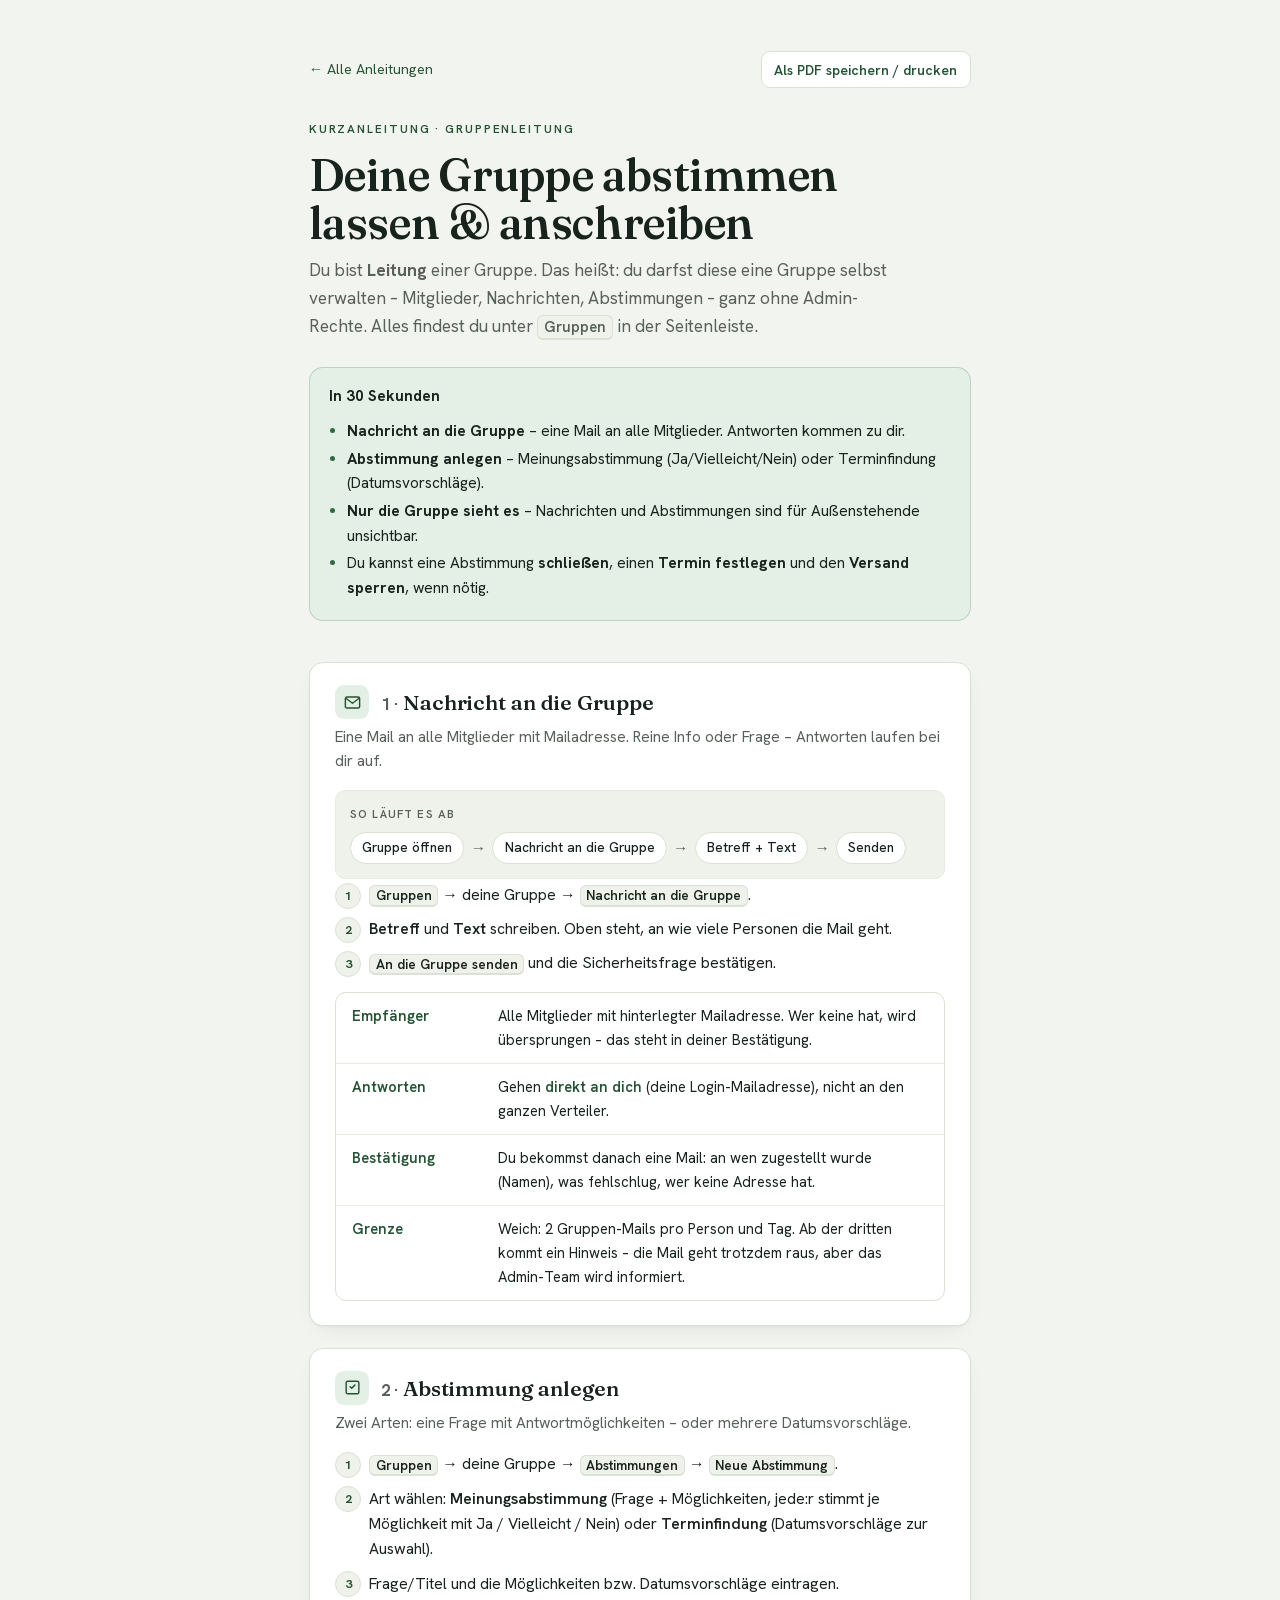
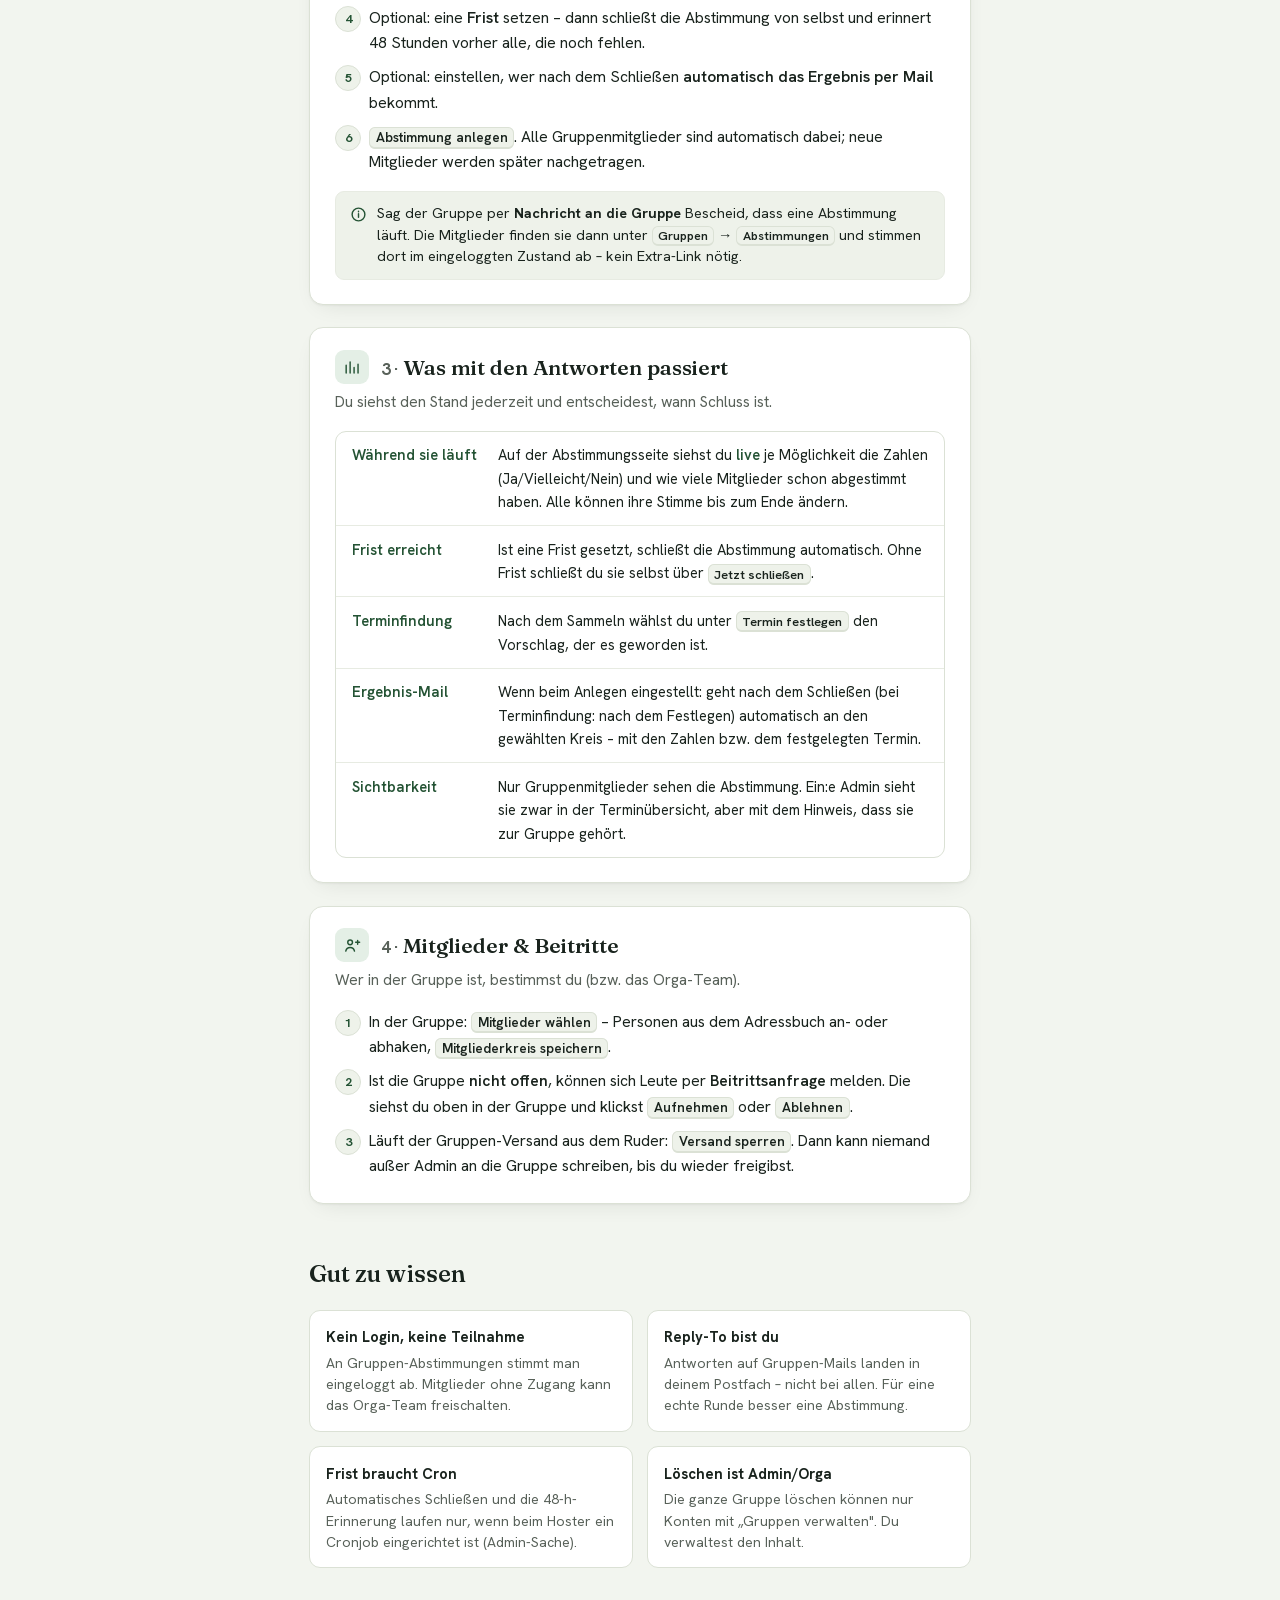
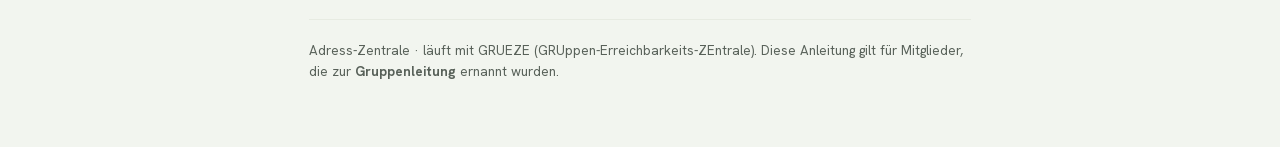
==== public/hilfe/gruppenleitung.html @ 648892a3 "Hilfe-Anleitungen (Orga + Gruppenleitung) als Seiten + PDF; GRUEZE-Name geklärt (v1.8.0) - public/hi" ====
<!doctype html>
<html lang="de">
<head>
<meta charset="utf-8">
<meta name="viewport" content="width=device-width, initial-scale=1">
<meta name="robots" content="noindex, nofollow">
<title>Anleitung für Gruppenleitungen · Adress-Zentrale</title>
<meta name="description" content="Kurz und visuell: als Gruppenleitung Abstimmungen anlegen, Nachrichten an die Gruppe senden – und was danach mit den Antworten passiert.">
<style>
  @import url("../assets/css/fonts.css");

  :root {
    --bg: #f2f5ef; --surface: #ffffff; --surface-sunken: #eef2ea;
    --ink: #19231d; --muted: #586159; --border: #dbe1d5; --hairline: #e7ebe2;
    --primary: #2e6b41; --primary-strong: #245334; --primary-soft: #e4efe6;
    --warn: #9a4a26; --warn-soft: #f6e9e1;
    --shadow: 0 1px 2px rgba(25,35,29,.04), 0 8px 24px -12px rgba(25,35,29,.14);
    --radius: 14px;
    --font-display: "Fraunces", "Iowan Old Style", Georgia, serif;
    --font-body: "Hanken Grotesk", -apple-system, BlinkMacSystemFont, "Segoe UI", sans-serif;
  }
  @media (prefers-color-scheme: dark) {
    :root:not([data-theme="light"]) {
      --bg: #10140f; --surface: #171c15; --surface-sunken: #1e241b;
      --ink: #e9ede6; --muted: #a2aa9f; --border: #2f362d; --hairline: #262d23;
      --primary: #6bbf7e; --primary-strong: #82cf93; --primary-soft: #1d2a1e;
      --warn: #d68a5c; --warn-soft: #2a201a;
      --shadow: 0 1px 2px rgba(0,0,0,.3), 0 10px 30px -14px rgba(0,0,0,.6);
    }
  }
  * { box-sizing: border-box; }
  body {
    margin: 0; background: var(--bg); color: var(--ink);
    font-family: var(--font-body); font-size: 17px; line-height: 1.62; -webkit-font-smoothing: antialiased;
  }
  .wrap { max-width: 720px; margin: 0 auto; padding: clamp(1.4rem, 4vw, 3.4rem) clamp(1.1rem, 4vw, 1.8rem) 4rem; }

  .topbar { display: flex; flex-wrap: wrap; gap: .6rem; align-items: center; justify-content: space-between; margin-bottom: 2rem; }
  .backlink { font-size: .9rem; color: var(--primary-strong); text-decoration: none; }
  .backlink:hover { text-decoration: underline; }
  .printbtn {
    font: inherit; font-size: .86rem; font-weight: 600; background: var(--surface);
    color: var(--primary-strong); border: 1px solid var(--border); border-radius: 9px;
    padding: .4rem .8rem; cursor: pointer;
  }
  .printbtn:hover { background: var(--primary-soft); }

  .eyebrow { font-size: .74rem; font-weight: 600; letter-spacing: .16em; text-transform: uppercase; color: var(--primary-strong); margin: 0 0 .7rem; }
  h1 {
    font-family: var(--font-display); font-optical-sizing: auto; font-weight: 560;
    font-size: clamp(2rem, 6vw, 2.8rem); line-height: 1.08; letter-spacing: -.01em;
    text-wrap: balance; margin: 0 0 .6rem;
  }
  .lede { font-size: 1.08rem; color: var(--muted); max-width: 60ch; margin: 0 0 1.6rem; }

  .quick {
    background: var(--primary-soft); border: 1px solid color-mix(in srgb, var(--primary) 22%, transparent);
    border-radius: var(--radius); padding: 1.05rem 1.2rem; display: grid; gap: .5rem; margin-bottom: 2.6rem;
  }
  .quick h2 { font-size: .95rem; margin: 0; font-family: var(--font-body); font-weight: 700; }
  .quick ul { margin: 0; padding-left: 1.1rem; font-size: .96rem; }
  .quick li { margin: .15rem 0; }
  .quick li::marker { color: var(--primary); }

  .tasks { display: grid; gap: 1.4rem; counter-reset: task; }
  .task {
    background: var(--surface); border: 1px solid var(--border); border-radius: var(--radius);
    box-shadow: var(--shadow); padding: 1.35rem clamp(1.1rem, 4vw, 1.6rem) 1.5rem;
  }
  .task-head { display: flex; align-items: center; gap: .7rem; margin-bottom: .15rem; }
  .task-ic { width: 34px; height: 34px; flex: none; display: grid; place-items: center; border-radius: 9px; background: var(--primary-soft); color: var(--primary-strong); }
  .task-ic svg { width: 19px; height: 19px; }
  .task h2 {
    font-family: var(--font-display); font-optical-sizing: auto; font-weight: 560;
    font-size: 1.32rem; line-height: 1.15; margin: 0; text-wrap: balance;
  }
  .task h2::before {
    counter-increment: task; content: counter(task) " · ";
    color: var(--muted); font-family: var(--font-body); font-weight: 700; font-size: .8em;
  }
  .goal { color: var(--muted); font-size: .96rem; margin: .35rem 0 1rem; }
  ol.steps { margin: 0; padding: 0; list-style: none; counter-reset: step; display: grid; gap: .55rem; }
  ol.steps > li { position: relative; padding-left: 2.1rem; font-size: .98rem; }
  ol.steps > li::before {
    counter-increment: step; content: counter(step); position: absolute; left: 0; top: .05rem;
    width: 1.5rem; height: 1.5rem; display: grid; place-items: center; border-radius: 50%;
    background: var(--surface-sunken); border: 1px solid var(--border);
    font-size: .78rem; font-weight: 700; font-variant-numeric: tabular-nums; color: var(--primary-strong);
  }
  ol.steps b { font-weight: 600; }
  kbd {
    font-family: var(--font-body); font-size: .86em; font-weight: 600; background: var(--surface-sunken);
    border: 1px solid var(--border); border-bottom-width: 2px; border-radius: 6px; padding: .05em .42em; white-space: nowrap;
  }

  .flow {
    display: flex; flex-wrap: wrap; align-items: center; gap: .4rem; margin: 1rem 0 .2rem;
    padding: .85rem; background: var(--surface-sunken); border-radius: 10px; border: 1px solid var(--hairline);
  }
  .flow .caption {
    flex-basis: 100%; font-size: .72rem; letter-spacing: .1em; text-transform: uppercase;
    color: var(--muted); font-weight: 600; margin-bottom: .1rem;
  }
  .flow span.node {
    background: var(--surface); border: 1px solid var(--border); border-radius: 999px;
    padding: .28rem .7rem; font-size: .84rem; font-weight: 500; white-space: nowrap;
  }
  .flow span.arr { color: var(--muted); font-size: .95rem; }

  .tip {
    display: flex; gap: .6rem; margin-top: 1rem; padding: .7rem .85rem; border-radius: 9px;
    background: var(--warn-soft); border: 1px solid color-mix(in srgb, var(--warn) 28%, transparent);
    font-size: .9rem; line-height: 1.5;
  }
  .tip svg { width: 17px; height: 17px; flex: none; color: var(--warn); margin-top: .16rem; }
  .tip.calm { background: var(--surface-sunken); border-color: var(--hairline); }
  .tip.calm svg { color: var(--primary-strong); }

  .outcome {
    margin-top: 1rem; border: 1px solid var(--border); border-radius: 11px; overflow: hidden;
  }
  .outcome-row {
    display: grid; grid-template-columns: 132px 1fr; gap: .9rem;
    padding: .7rem .95rem; font-size: .92rem;
  }
  .outcome-row + .outcome-row { border-top: 1px solid var(--hairline); }
  .outcome-row b { color: var(--primary-strong); font-weight: 600; }

  .section-title { font-family: var(--font-display); font-optical-sizing: auto; font-weight: 560; font-size: 1.5rem; margin: 3.2rem 0 .8rem; text-wrap: balance; }
  .knowhow { display: grid; grid-template-columns: repeat(auto-fit, minmax(215px, 1fr)); gap: .9rem; margin-top: 1rem; }
  .know { background: var(--surface); border: 1px solid var(--border); border-radius: 11px; padding: .9rem 1rem; }
  .know h3 { font-size: .92rem; margin: 0 0 .25rem; }
  .know p { margin: 0; font-size: .88rem; color: var(--muted); line-height: 1.5; }

  footer { margin-top: 3.2rem; padding-top: 1.2rem; border-top: 1px solid var(--hairline); font-size: .84rem; color: var(--muted); }
  a { color: var(--primary-strong); }
  a:focus-visible { outline: 2px solid var(--primary); outline-offset: 2px; border-radius: 3px; }

  @media (max-width: 520px) { .outcome-row { grid-template-columns: 1fr; gap: .2rem; } }
  @media print {
    :root { --shadow: none; }
    body { background: #fff; color: #000; font-size: 10.5pt; }
    .wrap { max-width: none; padding: 0; }
    .topbar { display: none; }
    .task, .quick, .know, .outcome { break-inside: avoid; box-shadow: none; }
    .section-title { break-after: avoid; }
    .task-head { break-after: avoid; }
    a { color: #000; text-decoration: none; }
    h1 { font-size: 22pt; }
  }
  @media (prefers-reduced-motion: reduce) { * { transition: none !important; } }
</style>
</head>
<body>
<div class="wrap">

  <div class="topbar">
    <a class="backlink" href="./">&larr; Alle Anleitungen</a>
    <button class="printbtn" type="button" onclick="window.print()">Als PDF speichern / drucken</button>
  </div>

  <p class="eyebrow">Kurzanleitung &middot; Gruppenleitung</p>
  <h1>Deine Gruppe abstimmen lassen &amp; anschreiben</h1>
  <p class="lede">
    Du bist <b>Leitung</b> einer Gruppe. Das heißt: du darfst diese eine Gruppe
    selbst verwalten &ndash; Mitglieder, Nachrichten, Abstimmungen &ndash; ganz ohne
    Admin-Rechte. Alles findest du unter <kbd>Gruppen</kbd> in der Seitenleiste.
  </p>

  <div class="quick">
    <h2>In 30 Sekunden</h2>
    <ul>
      <li><b>Nachricht an die Gruppe</b> &ndash; eine Mail an alle Mitglieder. Antworten kommen zu dir.</li>
      <li><b>Abstimmung anlegen</b> &ndash; Meinungsabstimmung (Ja/Vielleicht/Nein) oder Terminfindung (Datumsvorschläge).</li>
      <li><b>Nur die Gruppe sieht es</b> &ndash; Nachrichten und Abstimmungen sind für Außenstehende unsichtbar.</li>
      <li>Du kannst eine Abstimmung <b>schließen</b>, einen <b>Termin festlegen</b> und den <b>Versand sperren</b>, wenn nötig.</li>
    </ul>
  </div>

  <div class="tasks">

    <section class="task" id="nachricht">
      <div class="task-head">
        <span class="task-ic"><svg viewBox="0 0 24 24" fill="none" stroke="currentColor" stroke-width="1.8" stroke-linecap="round" stroke-linejoin="round"><rect x="3" y="5" width="18" height="14" rx="2"/><path d="m4 7 8 6 8-6"/></svg></span>
        <h2>Nachricht an die Gruppe</h2>
      </div>
      <p class="goal">Eine Mail an alle Mitglieder mit Mailadresse. Reine Info oder Frage &ndash; Antworten laufen bei dir auf.</p>
      <div class="flow">
        <span class="caption">So läuft es ab</span>
        <span class="node">Gruppe öffnen</span><span class="arr">&rarr;</span>
        <span class="node">Nachricht an die Gruppe</span><span class="arr">&rarr;</span>
        <span class="node">Betreff + Text</span><span class="arr">&rarr;</span>
        <span class="node">Senden</span>
      </div>
      <ol class="steps">
        <li><kbd>Gruppen</kbd> &rarr; deine Gruppe &rarr; <kbd>Nachricht an die Gruppe</kbd>.</li>
        <li><b>Betreff</b> und <b>Text</b> schreiben. Oben steht, an wie viele Personen die Mail geht.</li>
        <li><kbd>An die Gruppe senden</kbd> und die Sicherheitsfrage bestätigen.</li>
      </ol>
      <div class="outcome">
        <div class="outcome-row"><b>Empfänger</b><span>Alle Mitglieder mit hinterlegter Mailadresse. Wer keine hat, wird übersprungen &ndash; das steht in deiner Bestätigung.</span></div>
        <div class="outcome-row"><b>Antworten</b><span>Gehen <b>direkt an dich</b> (deine Login-Mailadresse), nicht an den ganzen Verteiler.</span></div>
        <div class="outcome-row"><b>Bestätigung</b><span>Du bekommst danach eine Mail: an wen zugestellt wurde (Namen), was fehlschlug, wer keine Adresse hat.</span></div>
        <div class="outcome-row"><b>Grenze</b><span>Weich: 2&nbsp;Gruppen-Mails pro Person und Tag. Ab der dritten kommt ein Hinweis &ndash; die Mail geht trotzdem raus, aber das Admin-Team wird informiert.</span></div>
      </div>
    </section>

    <section class="task" id="abstimmung">
      <div class="task-head">
        <span class="task-ic"><svg viewBox="0 0 24 24" fill="none" stroke="currentColor" stroke-width="1.8" stroke-linecap="round" stroke-linejoin="round"><path d="M9 11l2 2 4-4"/><rect x="4" y="4" width="16" height="16" rx="2"/></svg></span>
        <h2>Abstimmung anlegen</h2>
      </div>
      <p class="goal">Zwei Arten: eine Frage mit Antwortmöglichkeiten &ndash; oder mehrere Datumsvorschläge.</p>
      <ol class="steps">
        <li><kbd>Gruppen</kbd> &rarr; deine Gruppe &rarr; <kbd>Abstimmungen</kbd> &rarr; <kbd>Neue Abstimmung</kbd>.</li>
        <li>Art wählen: <b>Meinungsabstimmung</b> (Frage + Möglichkeiten, jede:r stimmt je Möglichkeit mit Ja&nbsp;/&nbsp;Vielleicht&nbsp;/&nbsp;Nein) oder <b>Terminfindung</b> (Datumsvorschläge zur Auswahl).</li>
        <li>Frage/Titel und die Möglichkeiten bzw. Datumsvorschläge eintragen.</li>
        <li>Optional: eine <b>Frist</b> setzen &ndash; dann schließt die Abstimmung von selbst und erinnert 48&nbsp;Stunden vorher alle, die noch fehlen.</li>
        <li>Optional: einstellen, wer nach dem Schließen <b>automatisch das Ergebnis per Mail</b> bekommt.</li>
        <li><kbd>Abstimmung anlegen</kbd>. Alle Gruppenmitglieder sind automatisch dabei; neue Mitglieder werden später nachgetragen.</li>
      </ol>
      <div class="tip calm">
        <svg viewBox="0 0 24 24" fill="none" stroke="currentColor" stroke-width="2" stroke-linecap="round" stroke-linejoin="round"><circle cx="12" cy="12" r="9"/><path d="M12 11v5M12 7.5v.5"/></svg>
        <span>Sag der Gruppe per <b>Nachricht an die Gruppe</b> Bescheid, dass eine Abstimmung läuft. Die Mitglieder finden sie dann unter <kbd>Gruppen</kbd> &rarr; <kbd>Abstimmungen</kbd> und stimmen dort im eingeloggten Zustand ab &ndash; kein Extra-Link nötig.</span>
      </div>
    </section>

    <section class="task" id="antworten">
      <div class="task-head">
        <span class="task-ic"><svg viewBox="0 0 24 24" fill="none" stroke="currentColor" stroke-width="1.8" stroke-linecap="round" stroke-linejoin="round"><path d="M4 19V9m5 10V5m5 14v-7m5 7V8"/></svg></span>
        <h2>Was mit den Antworten passiert</h2>
      </div>
      <p class="goal">Du siehst den Stand jederzeit und entscheidest, wann Schluss ist.</p>
      <div class="outcome">
        <div class="outcome-row"><b>Während sie läuft</b><span>Auf der Abstimmungsseite siehst du <b>live</b> je Möglichkeit die Zahlen (Ja/Vielleicht/Nein) und wie viele Mitglieder schon abgestimmt haben. Alle können ihre Stimme bis zum Ende ändern.</span></div>
        <div class="outcome-row"><b>Frist erreicht</b><span>Ist eine Frist gesetzt, schließt die Abstimmung automatisch. Ohne Frist schließt du sie selbst über <kbd>Jetzt schließen</kbd>.</span></div>
        <div class="outcome-row"><b>Terminfindung</b><span>Nach dem Sammeln wählst du unter <kbd>Termin festlegen</kbd> den Vorschlag, der es geworden ist.</span></div>
        <div class="outcome-row"><b>Ergebnis-Mail</b><span>Wenn beim Anlegen eingestellt: geht nach dem Schließen (bei Terminfindung: nach dem Festlegen) automatisch an den gewählten Kreis &ndash; mit den Zahlen bzw. dem festgelegten Termin.</span></div>
        <div class="outcome-row"><b>Sichtbarkeit</b><span>Nur Gruppenmitglieder sehen die Abstimmung. Ein:e Admin sieht sie zwar in der Terminübersicht, aber mit dem Hinweis, dass sie zur Gruppe gehört.</span></div>
      </div>
    </section>

    <section class="task" id="mitglieder">
      <div class="task-head">
        <span class="task-ic"><svg viewBox="0 0 24 24" fill="none" stroke="currentColor" stroke-width="1.8" stroke-linecap="round" stroke-linejoin="round"><circle cx="9" cy="8" r="3"/><path d="M3.5 19c.7-3 2.8-4.5 5.5-4.5S13.8 16 14.5 19"/><path d="M16 8h5M18.5 5.5v5"/></svg></span>
        <h2>Mitglieder &amp; Beitritte</h2>
      </div>
      <p class="goal">Wer in der Gruppe ist, bestimmst du (bzw. das Orga-Team).</p>
      <ol class="steps">
        <li>In der Gruppe: <kbd>Mitglieder wählen</kbd> &ndash; Personen aus dem Adressbuch an- oder abhaken, <kbd>Mitgliederkreis speichern</kbd>.</li>
        <li>Ist die Gruppe <b>nicht offen</b>, können sich Leute per <b>Beitrittsanfrage</b> melden. Die siehst du oben in der Gruppe und klickst <kbd>Aufnehmen</kbd> oder <kbd>Ablehnen</kbd>.</li>
        <li>Läuft der Gruppen-Versand aus dem Ruder: <kbd>Versand sperren</kbd>. Dann kann niemand außer Admin an die Gruppe schreiben, bis du wieder freigibst.</li>
      </ol>
    </section>

  </div>

  <h2 class="section-title">Gut zu wissen</h2>
  <div class="knowhow">
    <div class="know">
      <h3>Kein Login, keine Teilnahme</h3>
      <p>An Gruppen-Abstimmungen stimmt man eingeloggt ab. Mitglieder ohne Zugang kann das Orga-Team freischalten.</p>
    </div>
    <div class="know">
      <h3>Reply-To bist du</h3>
      <p>Antworten auf Gruppen-Mails landen in deinem Postfach &ndash; nicht bei allen. Für eine echte Runde besser eine Abstimmung.</p>
    </div>
    <div class="know">
      <h3>Frist braucht Cron</h3>
      <p>Automatisches Schließen und die 48-h-Erinnerung laufen nur, wenn beim Hoster ein Cronjob eingerichtet ist (Admin-Sache).</p>
    </div>
    <div class="know">
      <h3>Löschen ist Admin/Orga</h3>
      <p>Die ganze Gruppe löschen können nur Konten mit „Gruppen verwalten". Du verwaltest den Inhalt.</p>
    </div>
  </div>

  <footer>
    Adress-Zentrale &middot; läuft mit GRUEZE (GRUppen-Erreichbarkeits-ZEntrale).
    Diese Anleitung gilt für Mitglieder, die zur <b>Gruppenleitung</b> ernannt wurden.
  </footer>

</div>
</body>
</html>
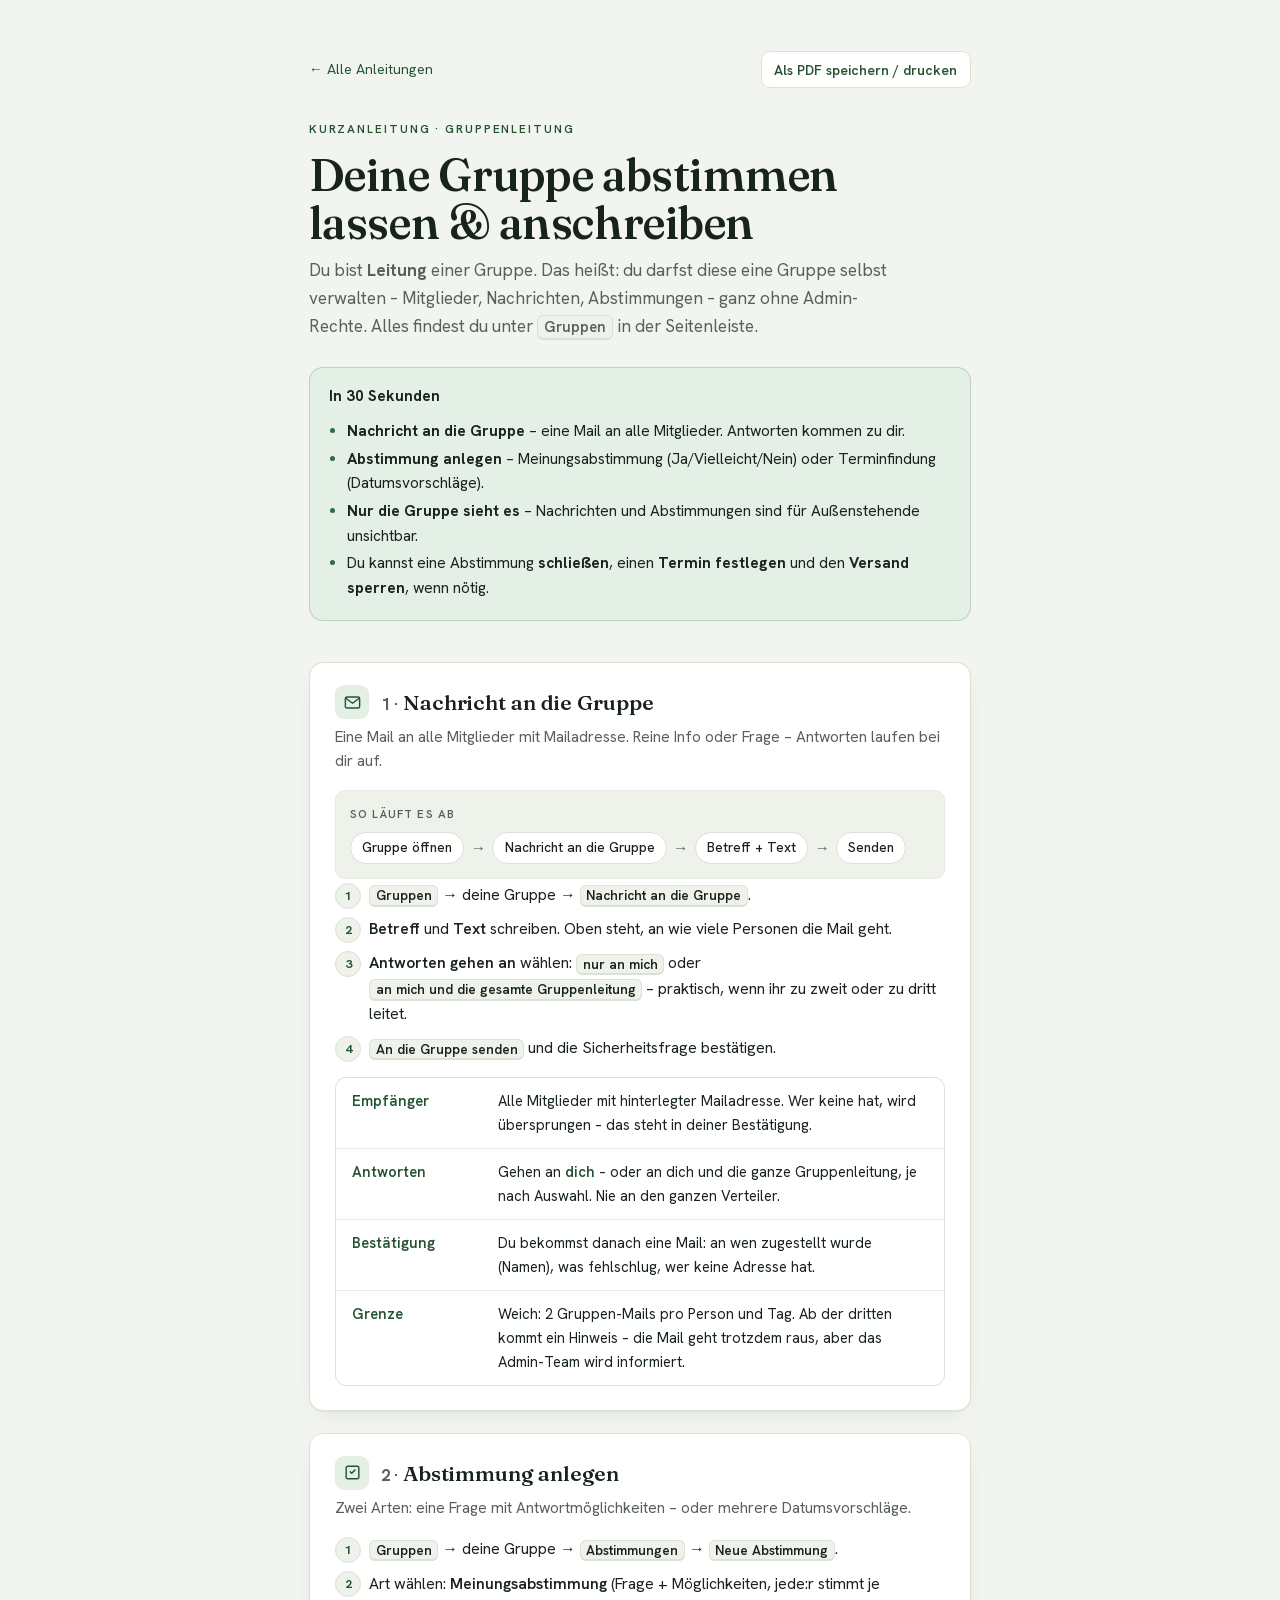
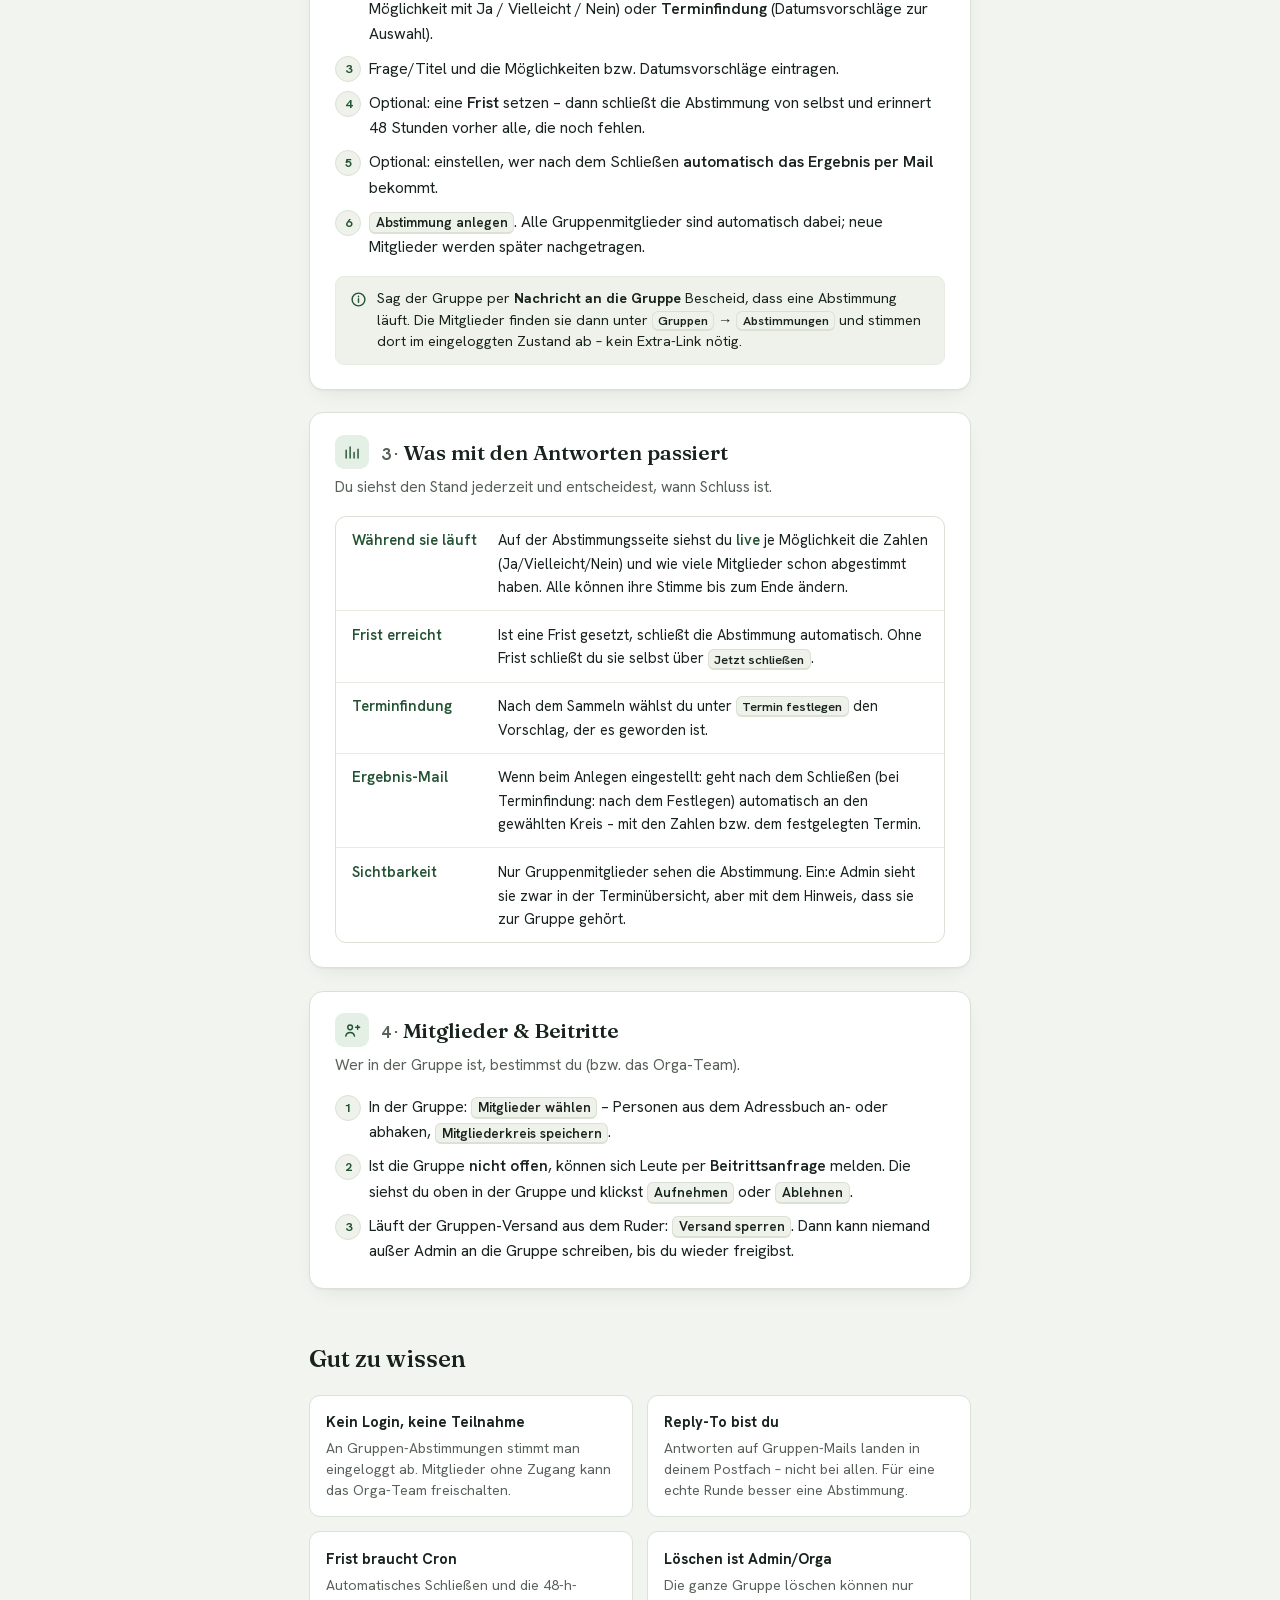
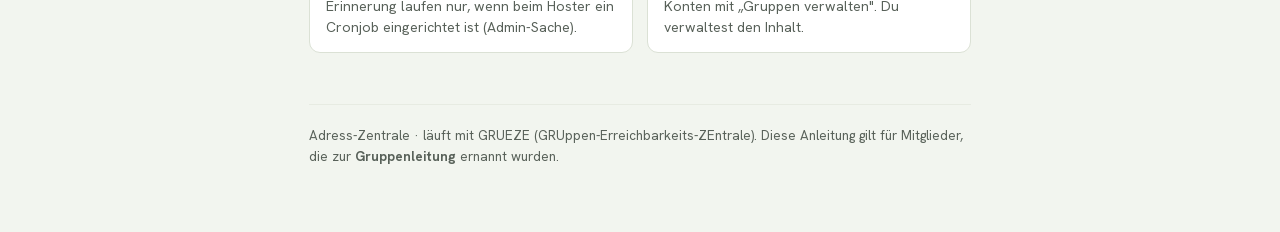
==== commit e22d966a: "Mail-Antwortweg wählbar + Anleitungen für Mitglieder und Cron (v1.9.0) - MailService::replyToList: R" ====
--- a/public/hilfe/gruppenleitung.html
+++ b/public/hilfe/gruppenleitung.html
@@ -195,11 +195,12 @@
       <ol class="steps">
         <li><kbd>Gruppen</kbd> &rarr; deine Gruppe &rarr; <kbd>Nachricht an die Gruppe</kbd>.</li>
         <li><b>Betreff</b> und <b>Text</b> schreiben. Oben steht, an wie viele Personen die Mail geht.</li>
+        <li><b>Antworten gehen an</b> wählen: <kbd>nur an mich</kbd> oder <kbd>an mich und die gesamte Gruppenleitung</kbd> &ndash; praktisch, wenn ihr zu zweit oder zu dritt leitet.</li>
         <li><kbd>An die Gruppe senden</kbd> und die Sicherheitsfrage bestätigen.</li>
       </ol>
       <div class="outcome">
         <div class="outcome-row"><b>Empfänger</b><span>Alle Mitglieder mit hinterlegter Mailadresse. Wer keine hat, wird übersprungen &ndash; das steht in deiner Bestätigung.</span></div>
-        <div class="outcome-row"><b>Antworten</b><span>Gehen <b>direkt an dich</b> (deine Login-Mailadresse), nicht an den ganzen Verteiler.</span></div>
+        <div class="outcome-row"><b>Antworten</b><span>Gehen an <b>dich</b> &ndash; oder an dich und die ganze Gruppenleitung, je nach Auswahl. Nie an den ganzen Verteiler.</span></div>
         <div class="outcome-row"><b>Bestätigung</b><span>Du bekommst danach eine Mail: an wen zugestellt wurde (Namen), was fehlschlug, wer keine Adresse hat.</span></div>
         <div class="outcome-row"><b>Grenze</b><span>Weich: 2&nbsp;Gruppen-Mails pro Person und Tag. Ab der dritten kommt ein Hinweis &ndash; die Mail geht trotzdem raus, aber das Admin-Team wird informiert.</span></div>
       </div>
